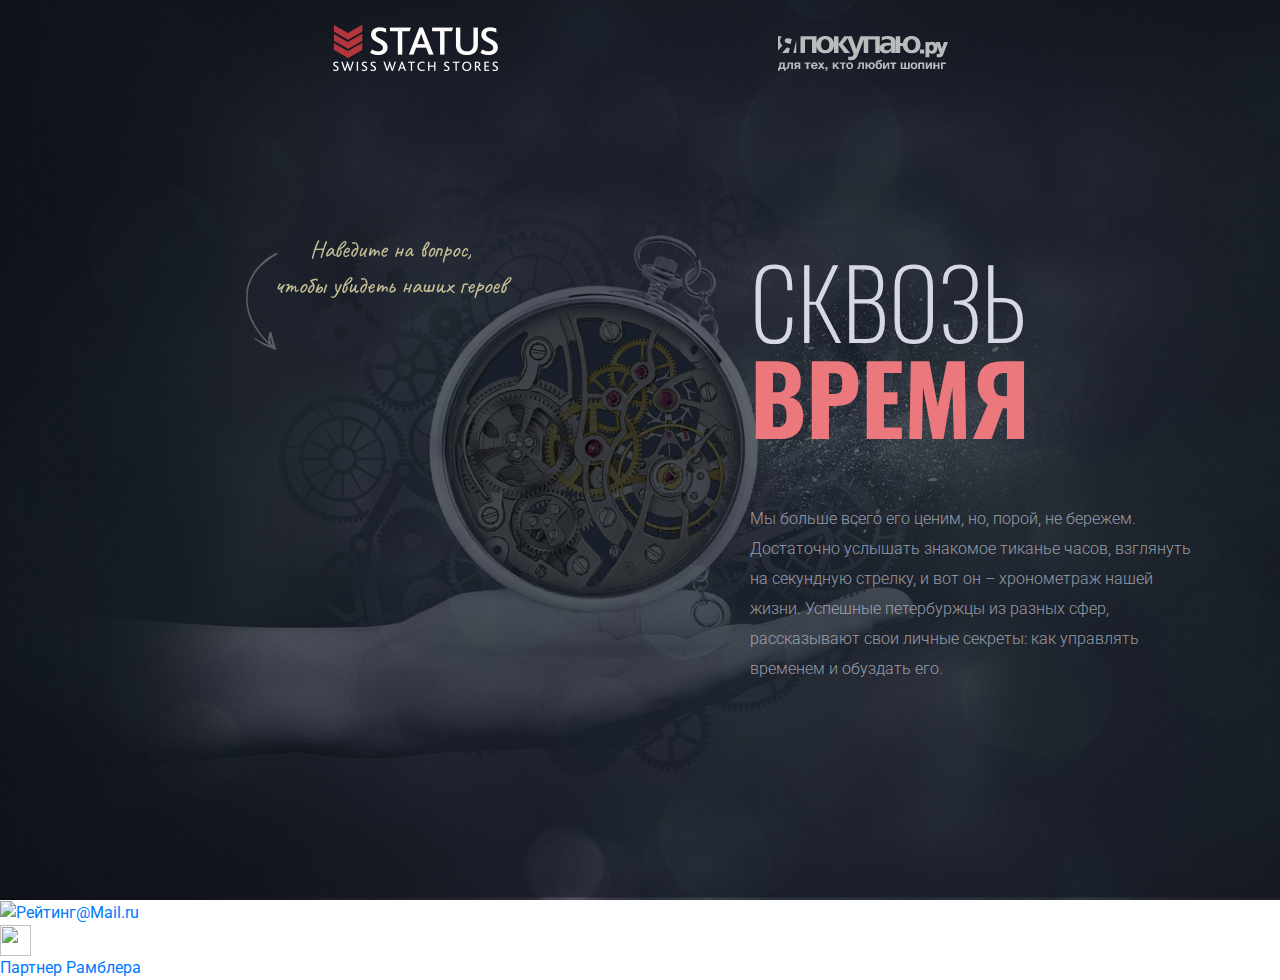
==== clock/index.html @ d9c203a6 "clock" ====
<!doctype html>
<html lang="ru">

<head>
    <meta charset="utf-8">
    <meta name="viewport" content="width=device-width, initial-scale=1, shrink-to-fit=no">
    <meta property="og:title" content="">
    <meta property="og:description" content="">
    <meta property="og:type" content="video.movie">
    <meta property="og:url" content="">
    <meta property="og:image" content="">
    <link href="https://fonts.googleapis.com/css?family=Caveat|Oswald:200,400,700|Roboto:300,400&amp;subset=cyrillic" rel="stylesheet">
    <script defer src="https://use.fontawesome.com/releases/v5.0.6/js/all.js"></script>
    <link rel="stylesheet" href="css/main.css">
    <title>Сквозь время!</title>
</head>

<body>
    <header class="header">
        <div class="container">
            <div class="header__logos">
                <img src="img/status_logo.png" alt="Status" width="165" height="46">
                <img src="img/yapokupayu_logo.png" alt="Япокупаю.ру" width="170" height="35">
            </div>
            <div class="row">
                <div class="col-md-7">
                    <div class="header__left-column">
                        <div class="header__action-text">Наведите на вопрос,<br>чтобы увидеть наших героев</div>
                        <div class="header__clock clock">
                            <i class="fas fa-question-circle clock__question clock__question--1"></i>
                            <i class="fas fa-question-circle clock__question clock__question--2"></i>
                            <i class="fas fa-question-circle clock__question clock__question--3"></i>
                            <i class="fas fa-question-circle clock__question clock__question--4"></i>
                            <i class="fas fa-question-circle clock__question clock__question--5"></i>
                            <i class="fas fa-question-circle clock__question clock__question--6"></i>
                            <i class="fas fa-question-circle clock__question clock__question--7"></i>
                        </div>
                    </div>
                </div>
                <div class="col-md-5">
                    <div class="header__right-column">
                        <h1 class="header__title">Сквозь<br><span>время</span></h1>
                        <p class="header__description">Мы больше всего его ценим, но, порой, не бережем. Достаточно услышать знакомое тиканье часов, взглянуть на секундную стрелку, и вот он – хронометраж нашей жизни. Успешные петербуржцы из разных сфер, рассказывают свои личные секреты: как управлять временем и обуздать его.</p>
                    </div>
                </div>
            </div>
        </div>
    </header>

    <!-- Импорт счетчиков -->
    <div class="counters">
        <!--Yandex.Metrika counter-->
        <script type="text/javascript">
        (function(d, w, c) {
            (w[c] = w[c] || []).push(function() {
                try {
                    w.yaCounter7983607 = new Ya.Metrika({
                        id: 7983607,
                        webvisor: true,
                        clickmap: true,
                        accurateTrackBounce: true
                    });
                } catch (e) {}
            });
    
            var
                n = d.getElementsByTagName('script')[0],
                s = d.createElement('script'),
                f = function() { n.parentNode.insertBefore(s, n); };
            s.type = 'text/javascript';
            s.async = true;
            s.src = (d.location.protocol == 'https:' ? 'https:' : 'http:') + '//mc.yandex.ru/metrika/watch.js';
    
            if (w.opera == '[object Opera]') {
                d.addEventListener('DOMContentLoaded', f, false);
            } else { f(); }
        })(document, window, 'yandex_metrika_callbacks');
        </script>
        <noscript>
            <div class="counter">
                <img src="//mc.yandex.ru/watch/7983607" style="position: absolute; left: -9999px;" />
            </div>
        </noscript>
        <!--Yandex.Metrika counter end-->
        <!--Rating@Mail.ru logo-->
        <div class="counter">
            <a href="http://top.mail.ru/visits?id=2440122" target="_blank">
            <img src="//top-fwz1.mail.ru/counter?id=2440122;t=280;l=1" alt="Рейтинг@Mail.ru" border="0" width="38" height="31" />
         </a>
            <!--Rating@Mail.ru counter-->
            <script type="text/javascript">
            var _tmr = _tmr || [];
            _tmr.push({ id: "2440122", type: "pageView", start: (new Date()).getTime() });
            (function(d, w) {
                var ts = d.createElement("script");
                ts.type = "text/javascript";
                ts.async = true;
                ts.src = (d.location.protocol == "https:" ? "https:" : "http:") + "//top-fwz1.mail.ru/js/code.js";
                var f = function() { var s = d.getElementsByTagName("script")[0];
                    s.parentNode.insertBefore(ts, s); };
                if (w.opera == "[object Opera]") { d.addEventListener("DOMContentLoaded", f, false); } else { f(); }
            })(document, window);
            </script>
            <noscript>
                <div style="position: absolute; left: -10000px;">
                    <img src="//top-fwz1.mail.ru/counter?id=2440122;js=na" border="0" height="1" width="1" alt="Рейтинг@Mail.ru" />
                </div>
            </noscript>
            <!--Rating@Mail.ru counter end-->
        </div>
        <!--Liveinternet counter-->
        <div class="counter">
            <script type="text/javascript">
            timerCounter = setTimeout(function() {
                var counter = document.getElementById('li-counter');
                if (!counter.complete) {
                    counter.src = '';
                }
            }, 1000);
            document.write("<a href='//www.liveinternet.ru/click;lookmart' " +
                "target=_blank><img id=\"li-counter\" onload=\"clearTimeout(timerCounter)\" src='//counter.yadro.ru/hit;lookmart?t44.2;r" +
                escape(document.referrer) + ((typeof(screen) == "undefined") ? "" :
                    ";s" + screen.width + "*" + screen.height + "*" + (screen.colorDepth ?
                        screen.colorDepth : screen.pixelDepth)) + ";u" + escape(document.URL) +
                ";" + Math.random() +
                "' alt='' title='LiveInternet' " +
                "border='0' width='31' height='31'><\/a>")
            </script>
        </div>
        <div class="counter">
            <div id='Rambler-counter'>
                <!-- Внимание! В этом div'е не нельзя размещать пользовательский контент: он будет затерт! -->
                <noscript>
                    <a href="http://top100.rambler.ru/navi/4423743/">
                  <img src="http://counter.rambler.ru/top100.cnt?4423743" alt="Rambler's Top100" border="0" />
               </a>
                </noscript>
            </div>
            <a href="//www.rambler.ru/" target="_blank">Партнер Рамблера</a>
            <!-- Код скрипта должен быть размещен строго ниже контейнера для логотипа (div c id='Rambler-counter') -->
            <script type="text/javascript">
            var _top100q = _top100q || [];
            _top100q.push(['setAccount', '4423743']);
            _top100q.push(['trackPageviewByLogo', document.getElementById('Rambler-counter')]);
    
            (function() {
                var pa = document.createElement("script");
                pa.type = "text/javascript";
                pa.async = true;
                pa.src = ("https:" == document.location.protocol ? "https:" : "http:") + "//st.top100.ru/top100/top100.js";
                var s = document.getElementsByTagName("script")[0];
                s.parentNode.insertBefore(pa, s);
            })();
            </script>
        </div>
    </div>
    <script>
    !
    function getCookie(cname) {
        var name = cname + "=";
        var decodedCookie = decodeURIComponent(document.cookie);
        var ca = decodedCookie.split(';');
        for (var i = 0; i < ca.length; i++) {
            var c = ca[i];
            while (c.charAt(0) == ' ') {
                c = c.substring(1);
            }
            if (c.indexOf(name) == 0) {
                return c.substring(name.length, c.length);
            }
        }
        return "";
    }
    
    (function(i, s, o, g, r, a, m) {
        i['GoogleAnalyticsObject'] = r;
        i[r] = i[r] || function() {
            (i[r].q = i[r].q || []).push(arguments)
        }, i[r].l = 1 * new Date();
        a = s.createElement(o),
            m = s.getElementsByTagName(o)[0];
        a.async = 1;
        a.src = g;
        m.parentNode.insertBefore(a, m)
    })(window, document, 'script', 'https://www.google-analytics.com/analytics.js', 'ga');
    
    ga('create', 'UA-23865166-1', 'auto', { 'name': 'lookmart' });
    getCookie('user_id') && ga('lookmart.set', 'userId', getCookie('user_id'));
    ga('lookmart.send', 'pageView');
    </script>
    <!-- !Импорт счетчиков -->
    <script src="js/main.js"></script>
</body>

</html>
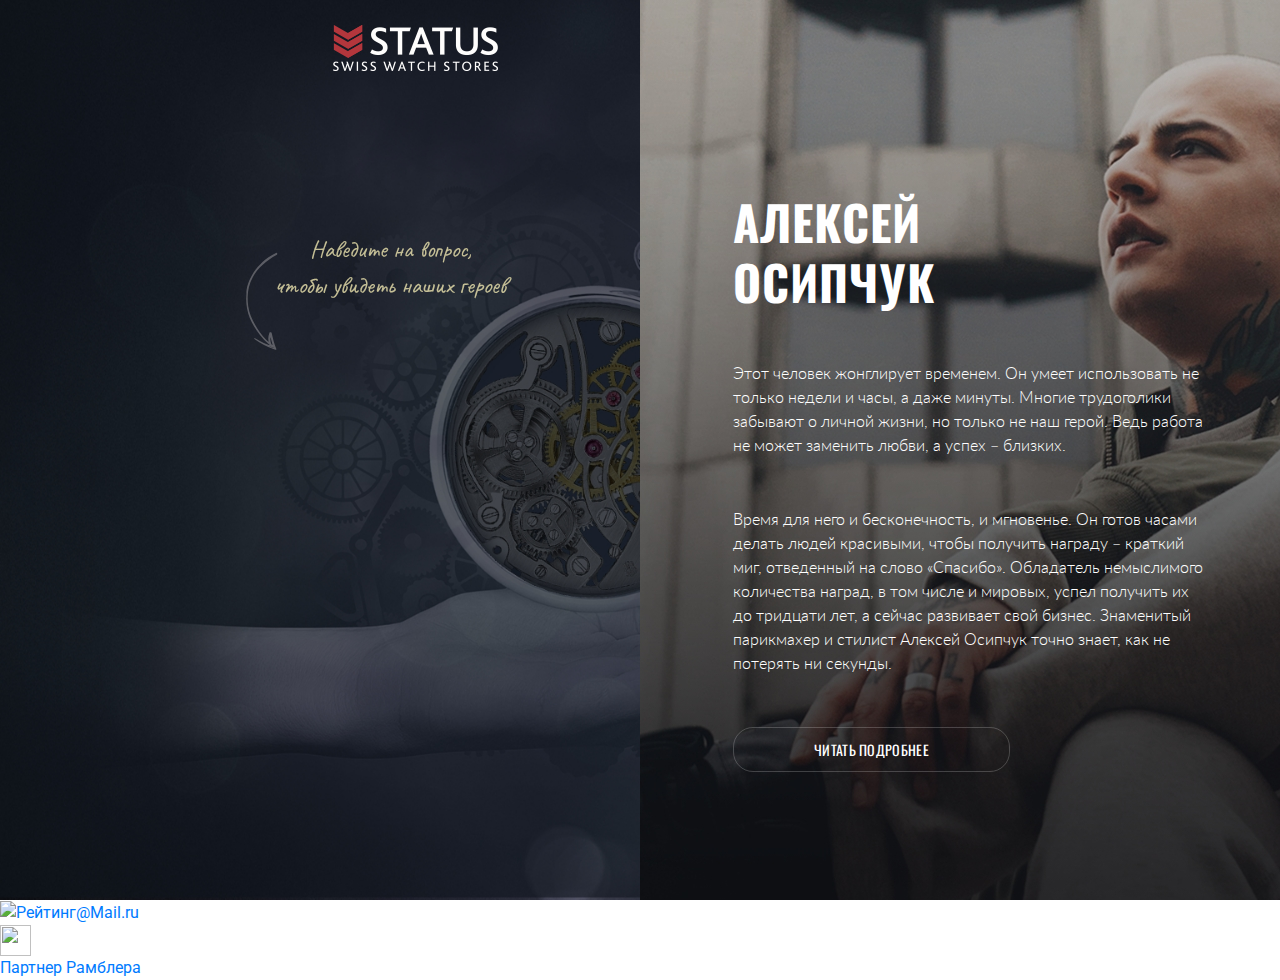
==== commit bd63b027: "Added Fonts and 1 hero" ====
--- a/clock/index.html
+++ b/clock/index.html
@@ -17,6 +17,12 @@
 
 <body>
     <header class="header">
+    	<div class="hero hero__1">
+    		<div class="hero__name">Алексей <br>Осипчук</div>
+    		<p class="hero__text">Этот человек жонглирует временем. Он умеет использовать не только недели и часы, а даже минуты. Многие трудоголики забывают о личной жизни, но только не наш герой. Ведь работа не может заменить любви, а успех – близких.</p>
+    		<p class="hero__text">Время для него и бесконечность, и мгновенье. Он готов часами делать людей красивыми, чтобы получить награду – краткий миг, отведенный на слово «Спасибо». Обладатель немыслимого количества наград, в том числе и мировых, успел получить их до тридцати лет, а сейчас развивает свой бизнес. Знаменитый парикмахер и стилист Алексей Осипчук точно знает, как не потерять ни секунды.</p>
+    		<a href="" class="button hero__button">Читать подробнее</a>
+    	</div>
         <div class="container">
             <div class="header__logos">
                 <img src="img/status_logo.png" alt="Status" width="165" height="46">
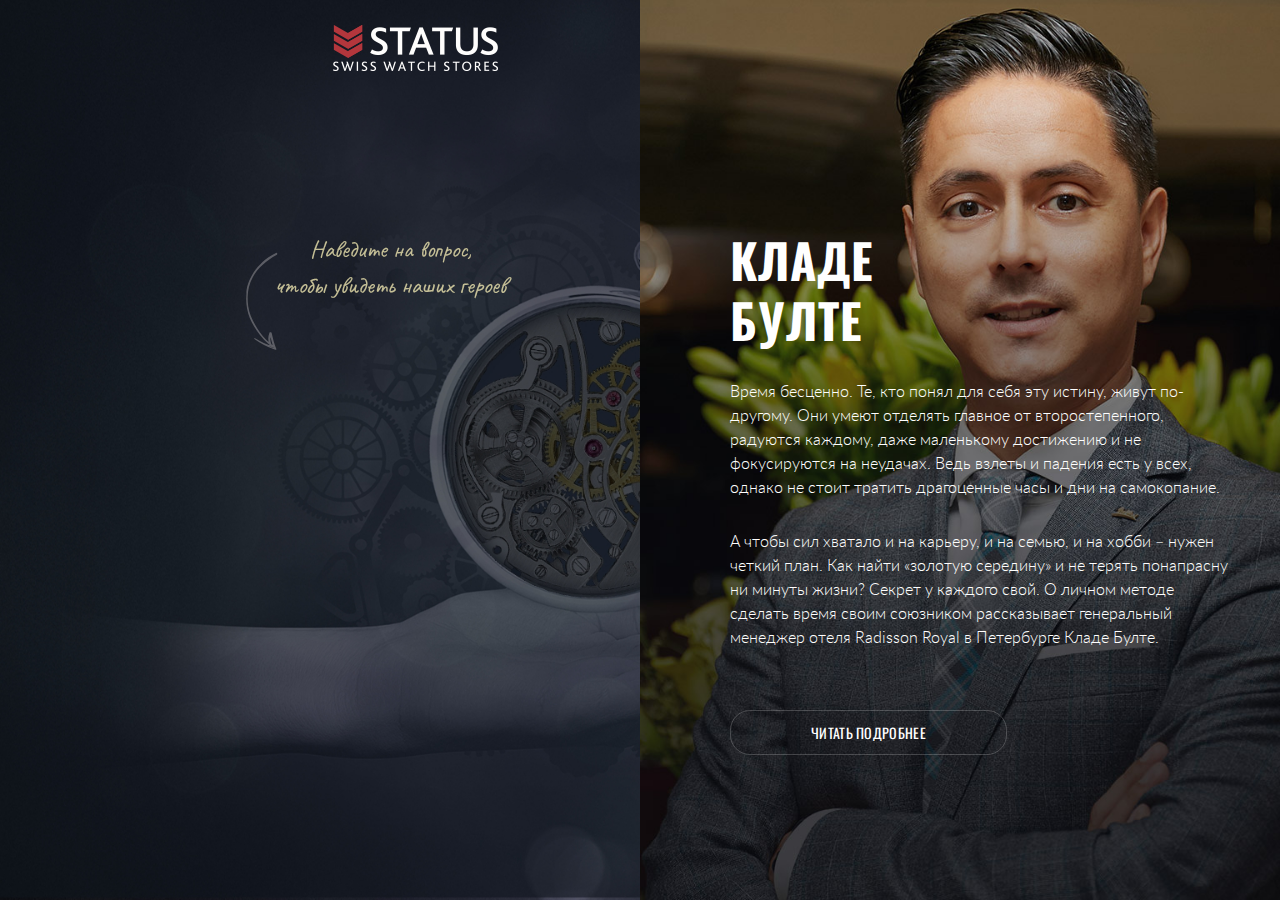
==== commit f851899c: "Добавил остальных героев" ====
--- a/clock/index.html
+++ b/clock/index.html
@@ -17,12 +17,55 @@
 
 <body>
     <header class="header">
-    	<div class="hero hero__1">
-    		<div class="hero__name">Алексей <br>Осипчук</div>
-    		<p class="hero__text">Этот человек жонглирует временем. Он умеет использовать не только недели и часы, а даже минуты. Многие трудоголики забывают о личной жизни, но только не наш герой. Ведь работа не может заменить любви, а успех – близких.</p>
-    		<p class="hero__text">Время для него и бесконечность, и мгновенье. Он готов часами делать людей красивыми, чтобы получить награду – краткий миг, отведенный на слово «Спасибо». Обладатель немыслимого количества наград, в том числе и мировых, успел получить их до тридцати лет, а сейчас развивает свой бизнес. Знаменитый парикмахер и стилист Алексей Осипчук точно знает, как не потерять ни секунды.</p>
-    		<a href="" class="button hero__button">Читать подробнее</a>
-    	</div>
+        <div class="hero hero__1">
+            <div class="hero__name">Алексей
+                <br>Осипчук</div>
+            <p class="hero__text">Этот человек жонглирует временем. Он умеет использовать не только недели и часы, а даже минуты. Многие трудоголики забывают о личной жизни, но только не наш герой. Ведь работа не может заменить любви, а успех – близких.</p>
+            <p class="hero__text">Время для него и бесконечность, и мгновенье. Он готов часами делать людей красивыми, чтобы получить награду – краткий миг, отведенный на слово «Спасибо». Обладатель немыслимого количества наград, в том числе и мировых, успел получить их до тридцати лет, а сейчас развивает свой бизнес. Знаменитый парикмахер и стилист Алексей Осипчук точно знает, как не потерять ни секунды.</p>
+            <a href="" class="button hero__button">Читать подробнее</a>
+        </div>
+        <div class="hero hero__2">
+            <div class="hero__name">Ирина
+                <br>Лерман</div>
+            <p class="hero__text">Ее время танцует вместе с ней. Даже в те минуты, когда героиня спит, гуляет по парку или звонит друзьям. Ведь и во сне, и наяву балерина придумывает хитросплетения из па, новые номера и сюжеты, которые потом увидит зритель.</p>
+            <p class="hero__text">Ирина Лерман – солистка Мариинского театра и автор собственных театральных проектов, давно сделала открытие. Если ты хочешь быть с кем-то вместе, не помешают разные часовые пояса и сотни километров. Ее секрет в том, что в любой точке мира и в любое время Ирина может синхронизироваться с возлюбленным. У них одни внутренние часы. Так что интенсивная работа не мешает личной жизни.</p>
+            <a href="" class="button hero__button">Читать подробнее</a>
+        </div>
+        <div class="hero hero__3">
+            <div class="hero__name">Стас
+                <br>Лопаткин</div>
+            <p class="hero__text">Все в жизни происходит вовремя. На кого-то успех обрушивается в ранней молодости, кто-то идет к нему долгие годы. Время невозможно обмануть. Но стоит немного ускорить ритм жизни, и заветная цель сразу приблизится. Если заниматься любимым делом, недели и месяцы не тянутся, они летят, как один день.</p>
+            <p class="hero__text">У кутюрье Стаса Лопаткина необычные отношения со временем. Стас сумел подстроить его под себя. И считает, что это – главный залог успеха.</p>
+            <a href="" class="button hero__button">Читать подробнее</a>
+        </div>
+        <div class="hero hero__4">
+            <div class="hero__name">Полина
+                <br>Раудсон</div>
+            <p class="hero__text">Она признается, что главному секрету отношения со временем героиню научила дочка. Как школьник, каждый может иногда «прогулять урок», отвлечься, отодвинуть дела и увидеть мир вокруг. Это очень помогает не увязнуть в рутине.</p>
+            <p class="hero__text">Известный модный дизайнер Полина Раудсон познакомилась со Временем еще в детстве. Убежала от взрослых по лесной тропинке вперед. А пока ждала их, закрыла глаза и ощутила космос Безвременья. Когда нет часов и минут, недель и дней. И ты один на один с бездной мира.</p>
+            <a href="" class="button hero__button">Читать подробнее</a>
+        </div>
+        <div class="hero hero__5">
+            <div class="hero__name">Полина
+                <br>Сидихина</div>
+            <p class="hero__text">У творческих людей динамичная и яркая жизнь. Поэтому времени они часто не замечают. Да и не хватает его порой на все идеи, начинания. Но планировать свой день им все равно приходится. Для актера это очень важно: возраст Ромео и Джульетты быстро проходит. </p>
+            <p class="hero__text">Выход есть – прислушаться к своему внутреннему маятнику. И тогда все свершения и задачи окажутся по плечу. О том, как договориться со временем, рассказывает актриса театра и кино Полина Сидихина. </p>
+            <a href="" class="button hero__button">Читать подробнее</a>
+        </div>
+        <div class="hero hero__6">
+            <div class="hero__name">Мила
+                <br>Левчук</div>
+            <p class="hero__text">Известный блогер и женский психолог Мила Левчук точно знает как стать счастливой. Она считает, что слабой половине человечества не стоит увлекаться планированием, карьерой и пытаться контролировать время. Иначе оно вырвется и отомстит одиночеством. </p>
+            <p class="hero__text">Лучше тратить драгоценные часы и минуты на близких, и делом своей жизни заниматься не как работой, а как любимым хобби. Вот тогда будешь получать удовольствие от каждой секунды и не бояться жизненного хронометра.</p>
+            <a href="" class="button hero__button">Читать подробнее</a>
+        </div>
+        <div class="hero hero__7">
+            <div class="hero__name">Кладе
+                <br>Булте</div>
+            <p class="hero__text">Время бесценно. Те, кто понял для себя эту истину, живут по-другому. Они умеют отделять главное от второстепенного, радуются каждому, даже маленькому достижению и не фокусируются на неудачах. Ведь взлеты и падения есть у всех, однако не стоит тратить драгоценные часы и дни на самокопание. </p>
+            <p class="hero__text">А чтобы сил хватало и на карьеру, и на семью, и на хобби – нужен четкий план. Как найти «золотую середину» и не терять понапрасну ни минуты жизни? Секрет у каждого свой. О личном методе сделать время своим союзником рассказывает генеральный менеджер отеля Radisson Royal в Петербурге Кладе Булте.</p>
+            <a href="" class="button hero__button">Читать подробнее</a>
+        </div>
         <div class="container">
             <div class="header__logos">
                 <img src="img/status_logo.png" alt="Status" width="165" height="46">
@@ -31,7 +74,8 @@
             <div class="row">
                 <div class="col-md-7">
                     <div class="header__left-column">
-                        <div class="header__action-text">Наведите на вопрос,<br>чтобы увидеть наших героев</div>
+                        <div class="header__action-text">Наведите на вопрос,
+                            <br>чтобы увидеть наших героев</div>
                         <div class="header__clock clock">
                             <i class="fas fa-question-circle clock__question clock__question--1"></i>
                             <i class="fas fa-question-circle clock__question clock__question--2"></i>
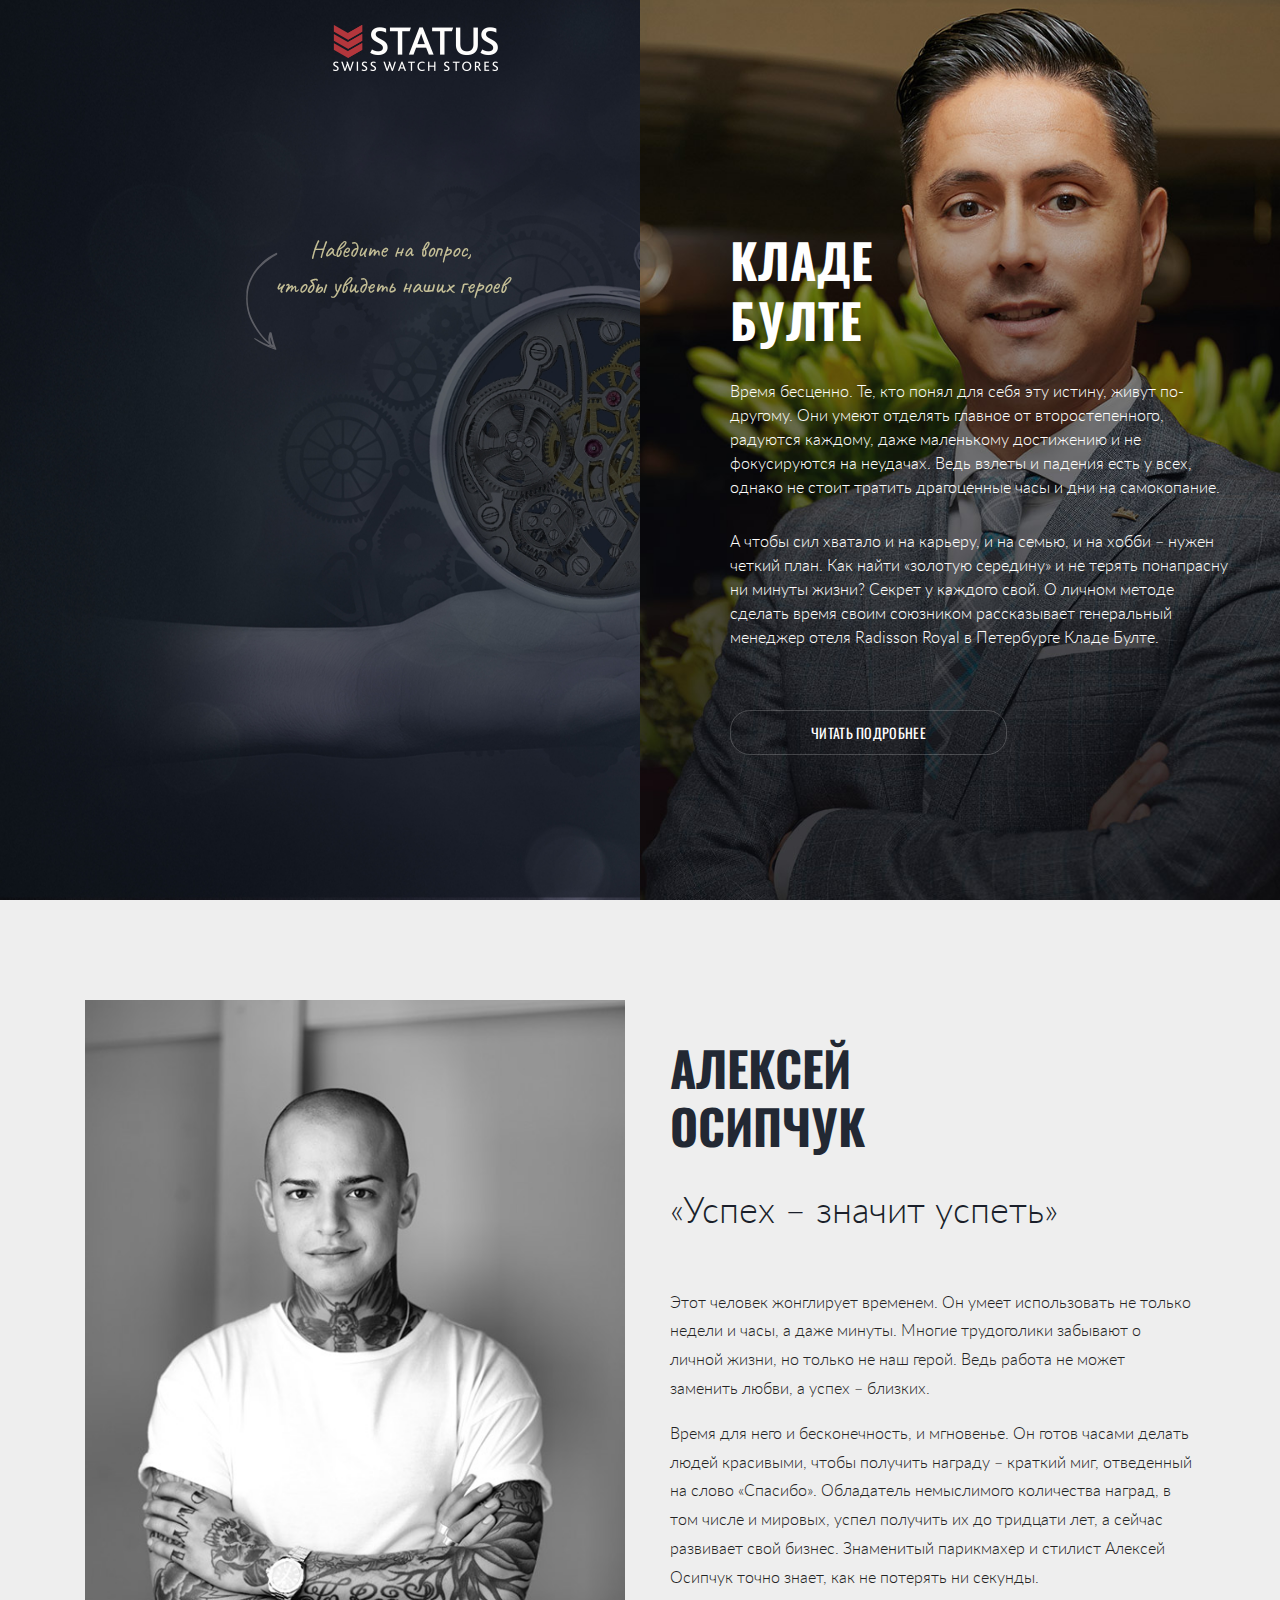
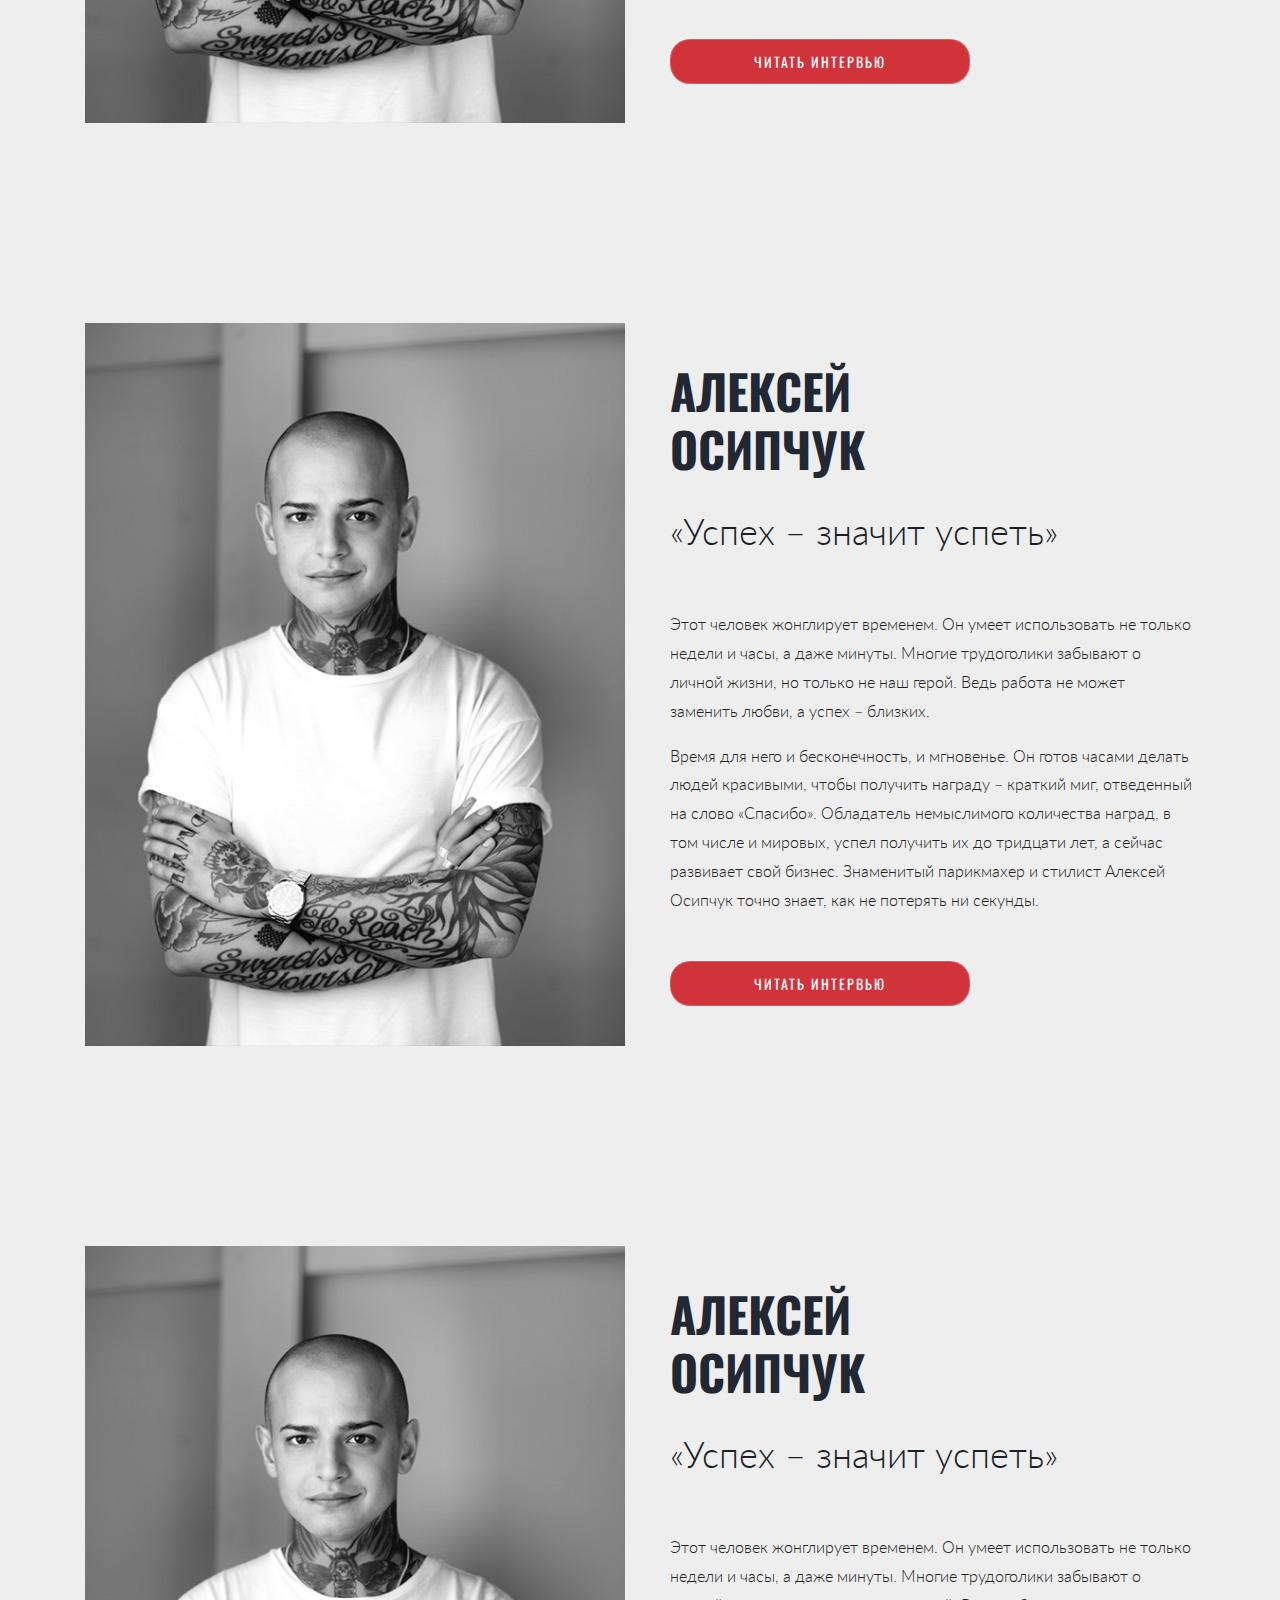
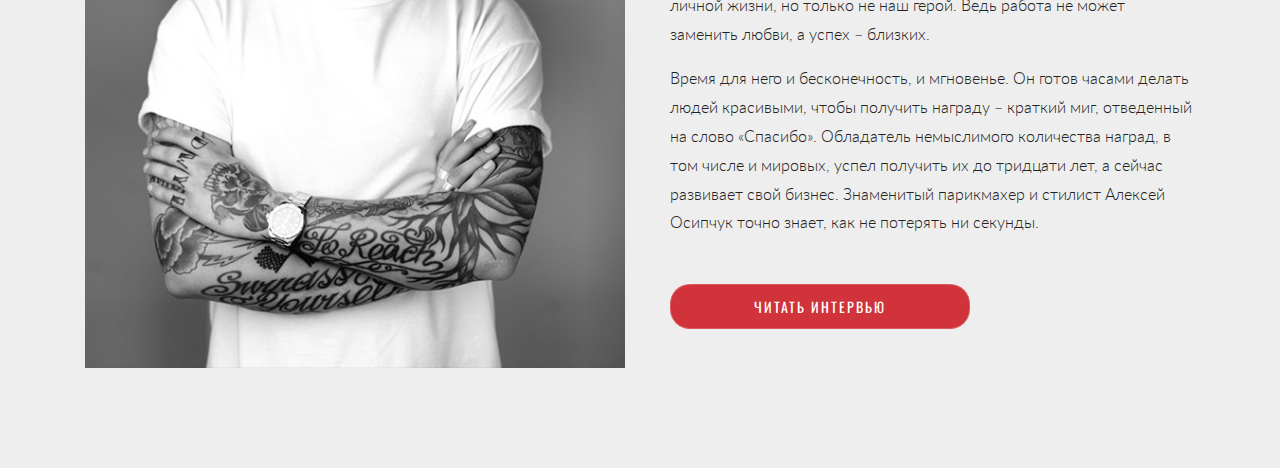
==== commit 6dc967e6: "Добавил скрипт спойлеров" ====
--- a/clock/index.html
+++ b/clock/index.html
@@ -96,8 +96,168 @@
             </div>
         </div>
     </header>
-
-    <!-- Импорт счетчиков -->
+    <!-- Импорт header -->
+    <section class="person person-first">
+        <div class="container visible">
+            <div class="row">
+                <div class="col-md-6 left-column">
+                    <img src="img/section_heroes/first_person.jpg" alt="" class="person__photo img-responsive">
+                </div>
+                <div class="col-md-6 right-column">
+                    <h3 class="person__name">Алексей <br>Осипчук</h3>
+                    <span class="person__slogan">«Успех – значит успеть»</span>
+                    <p class="person__text">Этот человек жонглирует временем. Он умеет использовать не только недели и часы, а даже минуты. Многие трудоголики забывают о личной жизни, но только не наш герой. Ведь работа не может заменить любви, а успех – близких.</p>
+                    <p class="person__text">Время для него и бесконечность, и мгновенье. Он готов часами делать людей красивыми, чтобы получить награду – краткий миг, отведенный на слово «Спасибо». Обладатель немыслимого количества наград, в том числе и мировых, успел получить их до тридцати лет, а сейчас развивает свой бизнес. Знаменитый парикмахер и стилист Алексей Осипчук точно знает, как не потерять ни секунды.</p>
+                    <a class="button button--red button-spoiler">Читать интервью</a>
+                </div>
+            </div>
+        </div>
+        <div class="spoiler">
+            <div class="spoiler__interview">
+                <div class="spoiler__wrapper">
+                    <p class="spoiler__question">— Вы, как человек творческий, полностью поглощены работой? Или для вас важно выделять время для общения с близкими?</p>
+                    <p class="spoiler__answer">— Конечно, важно. Несмотря на то, что я часто поглощён работой, и параллельно веду огромное количество проектов, всегда знаю, что любимый человек заслуживает времени, которое посвящено только ему. И я хочу проводить с ним это время, поэтому любыми способами придумываю моменты, когда мы можем побыть вместе.</p>
+                    <p class="spoiler__question">— Вы - обладатель главных наград всевозможных конкурсов. В ваши руки хотят попасть все VIP-ы Санкт-Петербурга. Это как-то повлияло на вас или вы остались тем же?</p>
+                    <p class="spoiler__answer">— Я все такой же. Я пришел в индустрию совсем молодым мальчиком с огромным желанием стать профессионалом, развиваться и каждый день превосходить себя. Я остался верен этим желаниям, которые стали даже скорее требованиями к себе, показателем того, что я иду веред. Именно это позволяет мне быть профессионалом, как вы сказали, высокого уровня. </p>
+                    <p class="spoiler__question">— Всего в тридцать лет вы достигли серьезного успеха в своей сфере. Ощущаете, что впереди еще много времени на новые проекты?</p>
+                    <p class="spoiler__answer">— У меня в голове огромное количество новых проектов и идей. И самый мой большой страх – не успеть сделать все запланированное.</p>
+                </div>
+            </div>
+            <div class="spoiler__middle-block">
+                <div class="middle-block__image"><img src="img/section_heroes/first_person_spoiler.jpg" alt="" class="img-responsive"></div>
+                <div class="middle-block__text-wrapper">
+                    <h3 class="middle-block__question">Как правильно организовать время, чтобы быть успешным?</h3>
+                    <p class="middle-block__answer">Чтобы правильно организовать время, нужно его прежде всего организовывать. Успех -производное от слова «успевать».</p>
+                    <p class="middle-block__answer">Не стоит отбрасывать одни дела ради других. Лучше качественно выполнять максимум из запланированного. Так можно реализовать большое количество проектов не в ущерб друг другу. В этом случае виден результат и чувствуется рост.</p>
+                    <p class="middle-block__answer">Тайминг, продуманный до минут, позволяет делать намного больше, чем многие предполагают. Самое главное - следовать ему.</p>
+                    <span class="middle-block__name">Алексей Осипчук</span>
+                </div>
+                
+            </div>
+            <div class="spoiler__interview spoiler__interview--bottom">
+                <div class="spoiler__wrapper">
+                    <p class="spoiler__question">— Для Вас важны награды и привилегии? Они дают вам ощущение внутреннего роста?</p>
+                    <p class="spoiler__answer">— Для меня важная реализация. Важно решать задачи, которые перед собой поставил. Важно иметь вокруг себя людей, которые идут вперед – то есть целеустремленную команду. А награды и признание не имеют большого значения. И самое важное, чтобы это не стало главным. В том момент, когда регалии обретают для человека сакральное значение, он становится музеем. Но в то же время награды и титулы дают уверенность в себе. Самая главная награда для меня, услышать одно заветное слово: «Спасибо!»</p>
+                    <p class="spoiler__question">— Как проходит ваш день? Вы планируете все по часам или любите спонтанность?</p>
+                    <p class="spoiler__answer">— Я из тех людей, кто планирует все не по часам а по минутам. Точно знаю, что буду делать не только в ближайшую неделю, но и в ближайший год, полтора. Я уже давно пришел к мысли, что планирование – это единственный способ успевать больше.</p>
+                    <p class="spoiler__question">— Какую свою самую безумную идею вы хотели бы воплотить в жизнь?</p>
+                    <p class="spoiler__answer">— Я хотел бы изменить индустрию парикмахерского искусства. И уверен, что у меня это получится.</p>
+                    <p class="spoiler__question">— Что вас вдохновляет и дает внутреннее ощущение успеха?</p>
+                    <p class="spoiler__answer">— Меня вдохновляет сама жизнь. Люди, которые меня окружают. Любовь в моем сердце. Тот, кто хочет вдохновиться, всегда вдохновлен. Тот, кто ищет, всегда найдет. Ведь вдохновение – это процесс, а не мгновение.</p>
+                </div>
+            </div>
+        </div>
+    </section>
+    <!-- Импорт Первого героя -->
+    <section class="person person-first">
+        <div class="container visible">
+            <div class="row">
+                <div class="col-md-6 left-column">
+                    <img src="img/section_heroes/first_person.jpg" alt="" class="person__photo img-responsive">
+                </div>
+                <div class="col-md-6 right-column">
+                    <h3 class="person__name">Алексей <br>Осипчук</h3>
+                    <span class="person__slogan">«Успех – значит успеть»</span>
+                    <p class="person__text">Этот человек жонглирует временем. Он умеет использовать не только недели и часы, а даже минуты. Многие трудоголики забывают о личной жизни, но только не наш герой. Ведь работа не может заменить любви, а успех – близких.</p>
+                    <p class="person__text">Время для него и бесконечность, и мгновенье. Он готов часами делать людей красивыми, чтобы получить награду – краткий миг, отведенный на слово «Спасибо». Обладатель немыслимого количества наград, в том числе и мировых, успел получить их до тридцати лет, а сейчас развивает свой бизнес. Знаменитый парикмахер и стилист Алексей Осипчук точно знает, как не потерять ни секунды.</p>
+                    <a class="button button--red button-spoiler">Читать интервью</a>
+                </div>
+            </div>
+        </div>
+        <div class="spoiler">
+            <div class="spoiler__interview">
+                <div class="spoiler__wrapper">
+                    <p class="spoiler__question">— Вы, как человек творческий, полностью поглощены работой? Или для вас важно выделять время для общения с близкими?</p>
+                    <p class="spoiler__answer">— Конечно, важно. Несмотря на то, что я часто поглощён работой, и параллельно веду огромное количество проектов, всегда знаю, что любимый человек заслуживает времени, которое посвящено только ему. И я хочу проводить с ним это время, поэтому любыми способами придумываю моменты, когда мы можем побыть вместе.</p>
+                    <p class="spoiler__question">— Вы - обладатель главных наград всевозможных конкурсов. В ваши руки хотят попасть все VIP-ы Санкт-Петербурга. Это как-то повлияло на вас или вы остались тем же?</p>
+                    <p class="spoiler__answer">— Я все такой же. Я пришел в индустрию совсем молодым мальчиком с огромным желанием стать профессионалом, развиваться и каждый день превосходить себя. Я остался верен этим желаниям, которые стали даже скорее требованиями к себе, показателем того, что я иду веред. Именно это позволяет мне быть профессионалом, как вы сказали, высокого уровня. </p>
+                    <p class="spoiler__question">— Всего в тридцать лет вы достигли серьезного успеха в своей сфере. Ощущаете, что впереди еще много времени на новые проекты?</p>
+                    <p class="spoiler__answer">— У меня в голове огромное количество новых проектов и идей. И самый мой большой страх – не успеть сделать все запланированное.</p>
+                </div>
+            </div>
+            <div class="spoiler__middle-block">
+                <div class="middle-block__image"><img src="img/section_heroes/first_person_spoiler.jpg" alt="" class="img-responsive"></div>
+                <div class="middle-block__text-wrapper">
+                    <h3 class="middle-block__question">Как правильно организовать время, чтобы быть успешным?</h3>
+                    <p class="middle-block__answer">Чтобы правильно организовать время, нужно его прежде всего организовывать. Успех -производное от слова «успевать».</p>
+                    <p class="middle-block__answer">Не стоит отбрасывать одни дела ради других. Лучше качественно выполнять максимум из запланированного. Так можно реализовать большое количество проектов не в ущерб друг другу. В этом случае виден результат и чувствуется рост.</p>
+                    <p class="middle-block__answer">Тайминг, продуманный до минут, позволяет делать намного больше, чем многие предполагают. Самое главное - следовать ему.</p>
+                    <span class="middle-block__name">Алексей Осипчук</span>
+                </div>
+                
+            </div>
+            <div class="spoiler__interview spoiler__interview--bottom">
+                <div class="spoiler__wrapper">
+                    <p class="spoiler__question">— Для Вас важны награды и привилегии? Они дают вам ощущение внутреннего роста?</p>
+                    <p class="spoiler__answer">— Для меня важная реализация. Важно решать задачи, которые перед собой поставил. Важно иметь вокруг себя людей, которые идут вперед – то есть целеустремленную команду. А награды и признание не имеют большого значения. И самое важное, чтобы это не стало главным. В том момент, когда регалии обретают для человека сакральное значение, он становится музеем. Но в то же время награды и титулы дают уверенность в себе. Самая главная награда для меня, услышать одно заветное слово: «Спасибо!»</p>
+                    <p class="spoiler__question">— Как проходит ваш день? Вы планируете все по часам или любите спонтанность?</p>
+                    <p class="spoiler__answer">— Я из тех людей, кто планирует все не по часам а по минутам. Точно знаю, что буду делать не только в ближайшую неделю, но и в ближайший год, полтора. Я уже давно пришел к мысли, что планирование – это единственный способ успевать больше.</p>
+                    <p class="spoiler__question">— Какую свою самую безумную идею вы хотели бы воплотить в жизнь?</p>
+                    <p class="spoiler__answer">— Я хотел бы изменить индустрию парикмахерского искусства. И уверен, что у меня это получится.</p>
+                    <p class="spoiler__question">— Что вас вдохновляет и дает внутреннее ощущение успеха?</p>
+                    <p class="spoiler__answer">— Меня вдохновляет сама жизнь. Люди, которые меня окружают. Любовь в моем сердце. Тот, кто хочет вдохновиться, всегда вдохновлен. Тот, кто ищет, всегда найдет. Ведь вдохновение – это процесс, а не мгновение.</p>
+                </div>
+            </div>
+        </div>
+    </section>
+    <!-- Импорт Второго героя -->
+    <section class="person person-first">
+        <div class="container visible">
+            <div class="row">
+                <div class="col-md-6 left-column">
+                    <img src="img/section_heroes/first_person.jpg" alt="" class="person__photo img-responsive">
+                </div>
+                <div class="col-md-6 right-column">
+                    <h3 class="person__name">Алексей <br>Осипчук</h3>
+                    <span class="person__slogan">«Успех – значит успеть»</span>
+                    <p class="person__text">Этот человек жонглирует временем. Он умеет использовать не только недели и часы, а даже минуты. Многие трудоголики забывают о личной жизни, но только не наш герой. Ведь работа не может заменить любви, а успех – близких.</p>
+                    <p class="person__text">Время для него и бесконечность, и мгновенье. Он готов часами делать людей красивыми, чтобы получить награду – краткий миг, отведенный на слово «Спасибо». Обладатель немыслимого количества наград, в том числе и мировых, успел получить их до тридцати лет, а сейчас развивает свой бизнес. Знаменитый парикмахер и стилист Алексей Осипчук точно знает, как не потерять ни секунды.</p>
+                    <a class="button button--red button-spoiler">Читать интервью</a>
+                </div>
+            </div>
+        </div>
+        <div class="spoiler">
+            <div class="spoiler__interview">
+                <div class="spoiler__wrapper">
+                    <p class="spoiler__question">— Вы, как человек творческий, полностью поглощены работой? Или для вас важно выделять время для общения с близкими?</p>
+                    <p class="spoiler__answer">— Конечно, важно. Несмотря на то, что я часто поглощён работой, и параллельно веду огромное количество проектов, всегда знаю, что любимый человек заслуживает времени, которое посвящено только ему. И я хочу проводить с ним это время, поэтому любыми способами придумываю моменты, когда мы можем побыть вместе.</p>
+                    <p class="spoiler__question">— Вы - обладатель главных наград всевозможных конкурсов. В ваши руки хотят попасть все VIP-ы Санкт-Петербурга. Это как-то повлияло на вас или вы остались тем же?</p>
+                    <p class="spoiler__answer">— Я все такой же. Я пришел в индустрию совсем молодым мальчиком с огромным желанием стать профессионалом, развиваться и каждый день превосходить себя. Я остался верен этим желаниям, которые стали даже скорее требованиями к себе, показателем того, что я иду веред. Именно это позволяет мне быть профессионалом, как вы сказали, высокого уровня. </p>
+                    <p class="spoiler__question">— Всего в тридцать лет вы достигли серьезного успеха в своей сфере. Ощущаете, что впереди еще много времени на новые проекты?</p>
+                    <p class="spoiler__answer">— У меня в голове огромное количество новых проектов и идей. И самый мой большой страх – не успеть сделать все запланированное.</p>
+                </div>
+            </div>
+            <div class="spoiler__middle-block">
+                <div class="middle-block__image"><img src="img/section_heroes/first_person_spoiler.jpg" alt="" class="img-responsive"></div>
+                <div class="middle-block__text-wrapper">
+                    <h3 class="middle-block__question">Как правильно организовать время, чтобы быть успешным?</h3>
+                    <p class="middle-block__answer">Чтобы правильно организовать время, нужно его прежде всего организовывать. Успех -производное от слова «успевать».</p>
+                    <p class="middle-block__answer">Не стоит отбрасывать одни дела ради других. Лучше качественно выполнять максимум из запланированного. Так можно реализовать большое количество проектов не в ущерб друг другу. В этом случае виден результат и чувствуется рост.</p>
+                    <p class="middle-block__answer">Тайминг, продуманный до минут, позволяет делать намного больше, чем многие предполагают. Самое главное - следовать ему.</p>
+                    <span class="middle-block__name">Алексей Осипчук</span>
+                </div>
+                
+            </div>
+            <div class="spoiler__interview spoiler__interview--bottom">
+                <div class="spoiler__wrapper">
+                    <p class="spoiler__question">— Для Вас важны награды и привилегии? Они дают вам ощущение внутреннего роста?</p>
+                    <p class="spoiler__answer">— Для меня важная реализация. Важно решать задачи, которые перед собой поставил. Важно иметь вокруг себя людей, которые идут вперед – то есть целеустремленную команду. А награды и признание не имеют большого значения. И самое важное, чтобы это не стало главным. В том момент, когда регалии обретают для человека сакральное значение, он становится музеем. Но в то же время награды и титулы дают уверенность в себе. Самая главная награда для меня, услышать одно заветное слово: «Спасибо!»</p>
+                    <p class="spoiler__question">— Как проходит ваш день? Вы планируете все по часам или любите спонтанность?</p>
+                    <p class="spoiler__answer">— Я из тех людей, кто планирует все не по часам а по минутам. Точно знаю, что буду делать не только в ближайшую неделю, но и в ближайший год, полтора. Я уже давно пришел к мысли, что планирование – это единственный способ успевать больше.</p>
+                    <p class="spoiler__question">— Какую свою самую безумную идею вы хотели бы воплотить в жизнь?</p>
+                    <p class="spoiler__answer">— Я хотел бы изменить индустрию парикмахерского искусства. И уверен, что у меня это получится.</p>
+                    <p class="spoiler__question">— Что вас вдохновляет и дает внутреннее ощущение успеха?</p>
+                    <p class="spoiler__answer">— Меня вдохновляет сама жизнь. Люди, которые меня окружают. Любовь в моем сердце. Тот, кто хочет вдохновиться, всегда вдохновлен. Тот, кто ищет, всегда найдет. Ведь вдохновение – это процесс, а не мгновение.</p>
+                </div>
+            </div>
+        </div>
+    </section>
+    <!-- Импорт Третьего героя -->
+
+
+
+
+
     <div class="counters">
         <!--Yandex.Metrika counter-->
         <script type="text/javascript">
@@ -238,7 +398,7 @@
     getCookie('user_id') && ga('lookmart.set', 'userId', getCookie('user_id'));
     ga('lookmart.send', 'pageView');
     </script>
-    <!-- !Импорт счетчиков -->
+    <!-- Импорт счетчиков -->
     <script src="js/main.js"></script>
 </body>
 
